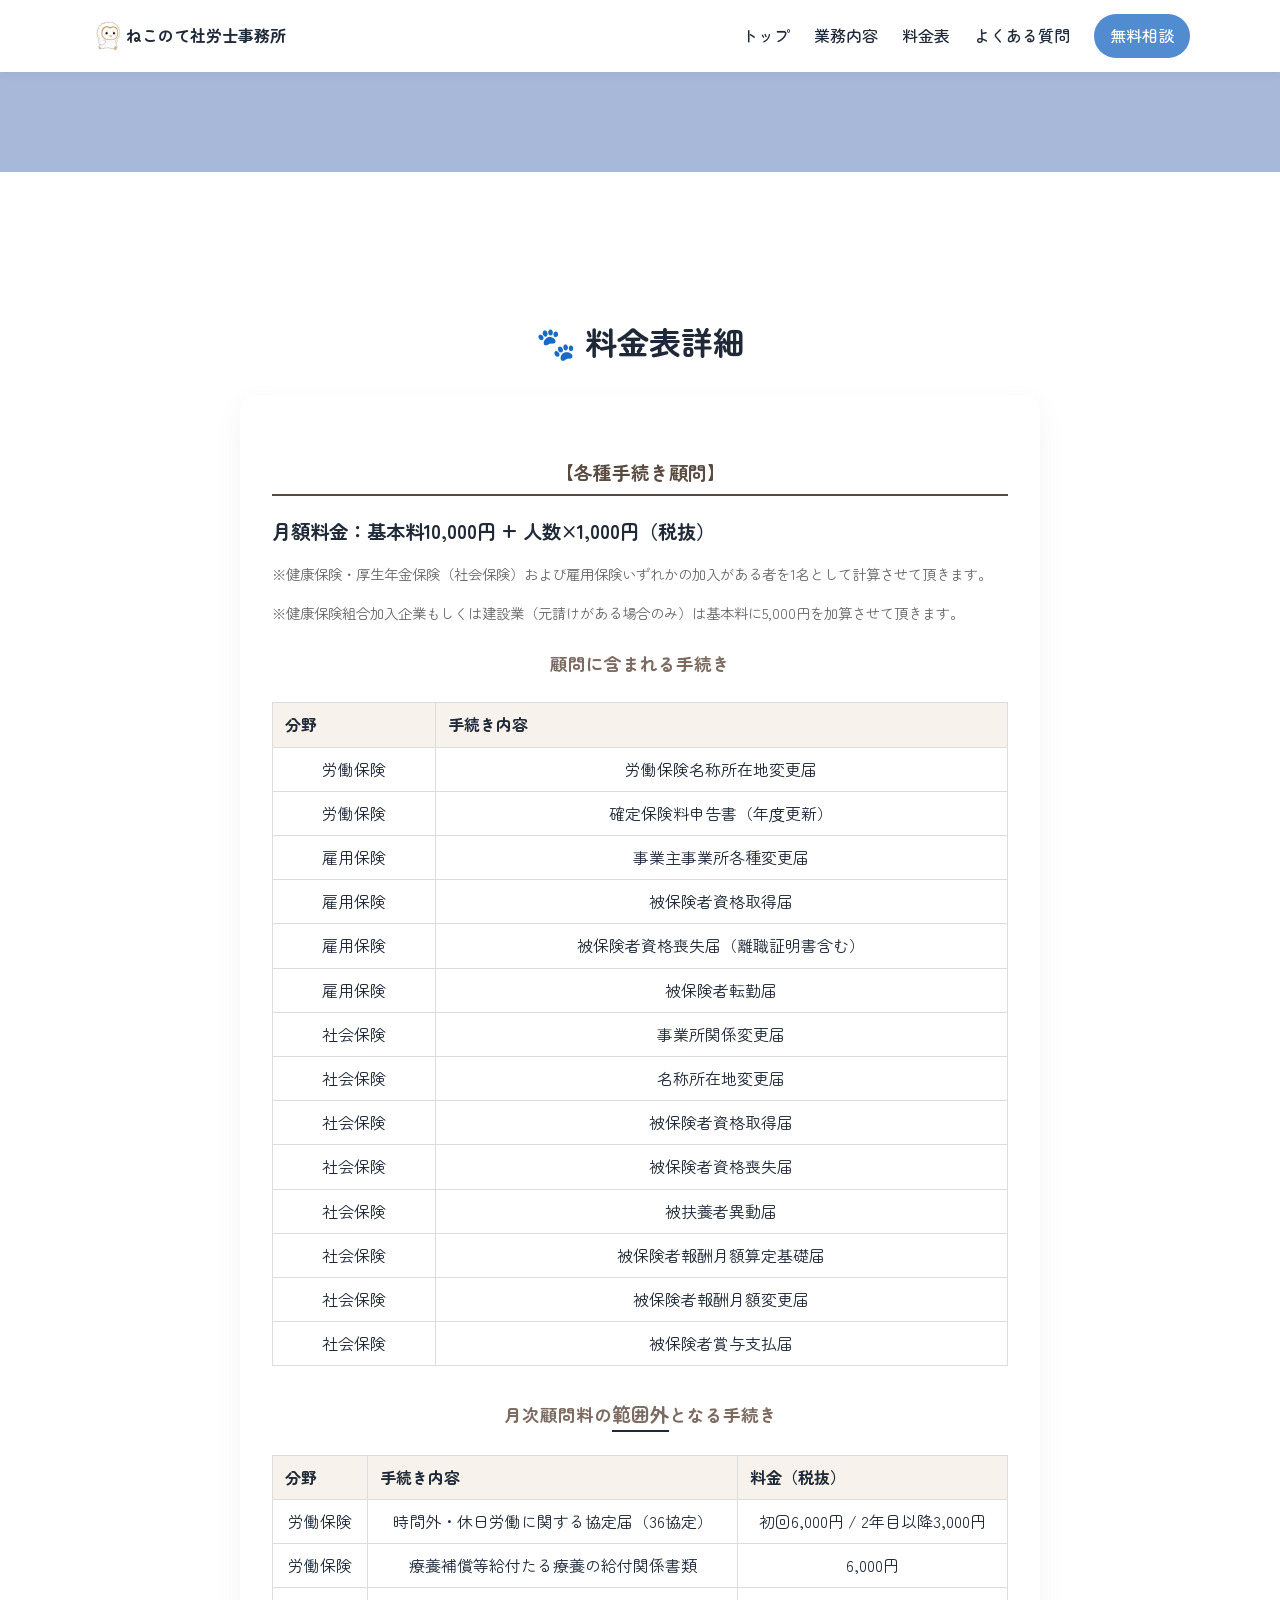
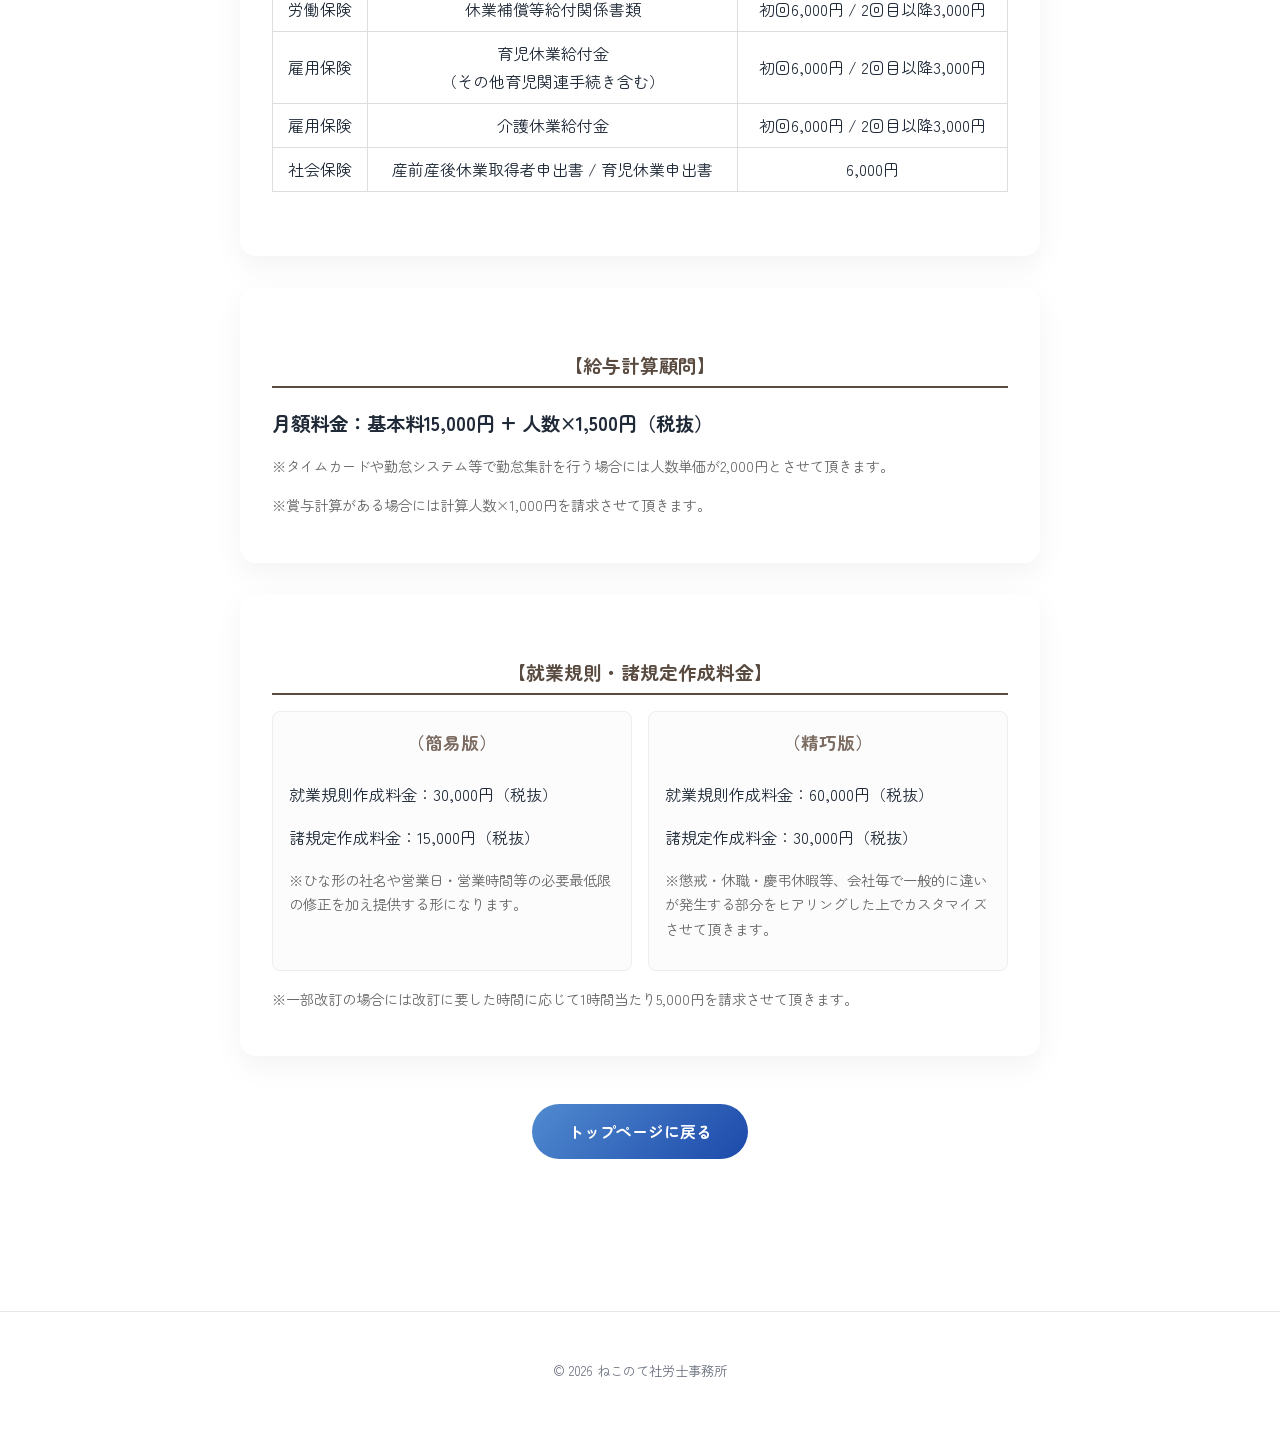
==== price.html @ 8a9de81c "Update all with 1st requirement Update all for first requirement for ねののて社労士事務所" ====
<!DOCTYPE html>
<html lang="ja">

<head>
    <meta name="robots" content="noindex, nofollow">
    <meta charset="UTF-8" />
    <meta name="viewport" content="width=device-width, initial-scale=1.0" />
    <title>料金表詳細 - ねこのて社労士事務所</title>
    <link rel="preconnect" href="https://fonts.googleapis.com">
    <link rel="preconnect" href="https://fonts.gstatic.com" crossorigin>
    <link href="https://fonts.googleapis.com/css2?family=Noto+Sans+JP:wght@300;400;600;700&display=swap"
        rel="stylesheet">
    <link href="https://fonts.googleapis.com/css2?family=Zen+Maru+Gothic:wght@400;500;700&display=swap"
        rel="stylesheet">

    <link rel="stylesheet" href="css/style.css">

    <link rel="icon" href="images/logo.png">
    <link rel="icon" type="image/png" sizes="32x32" href="images/logo.png">
    <link rel="icon" type="image/png" sizes="16x16" href="images/logo.png">
    <link rel="apple-touch-icon" sizes="180x180" href="images/logo.png">

    <style>
        .price-details {
            max-width: 800px;
            margin: 0 auto;
            text-align: left;
        }

        .price-details h3 {
            border-bottom: 2px solid #5a4b41;
            padding-bottom: 0.5rem;
            margin-top: 2rem;
            margin-bottom: 1rem;
            color: #5a4b41;
        }

        .price-details h4 {
            margin-top: 1.5rem;
            color: #7b6b61;
            font-size: 1.1em;
        }

        .price-details p {
            margin-bottom: 0.8rem;
        }

        .price-details .note {
            font-size: 0.9em;
            color: #666;
        }

        .price-table {
            width: 100%;
            border-collapse: collapse;
            margin-top: 1rem;
            margin-bottom: 2rem;
        }

        .price-table th,
        .price-table td {
            border: 1px solid #ddd;
            padding: 8px 12px;
        }

        .price-table th {
            background-color: #f7f3ec;
            text-align: left;
        }

        .back-btn-container {
            text-align: center;
            margin-top: 3rem;
            margin-bottom: 2rem;
        }
    </style>

</head>

<body>

    <header class="site-header">
        <div class="container header-inner">
            <div class="logo">
                <a href="index.html" style="display: flex; align-items: center; text-decoration: none; color: inherit;">
                    <img src="images/logo.png" alt="ねこのて社労士事務所 ロゴ">
                    <span>ねこのて社労士事務所</span>
                </a>
            </div>
            <button class="menu-toggle" aria-label="メニューを開く">☰</button>
            <nav class="nav">
                <a href="index.html#home">トップ</a>
                <a href="index.html#service">業務内容</a>
                <a href="index.html#price">料金表</a>
                <a href="index.html#faq">よくある質問</a>
                <a href="mailto:hoki0612@hoki-nekonotesharoushi.com" class="nav-cta">無料相談</a>
            </nav>
        </div>
    </header>

    <div class="menu-overlay"></div>

    <main style="padding-top: 100px;">
        <section class="section">
            <div class="container price-details">
                <h2 style="text-align: center;">🐾 料金表詳細</h2>

                <div class="card" style="margin-top: 2rem;">
                    <h3>【各種手続き顧問】</h3>
                    <p style="font-size: 1.2em; font-weight: bold;">月額料金：基本料10,000円 + 人数×1,000円（税抜）</p>
                    <p class="note">※健康保険・厚生年金保険（社会保険）および雇用保険いずれかの加入がある者を1名として計算させて頂きます。</p>
                    <p class="note">※健康保険組合加入企業もしくは建設業（元請けがある場合のみ）は基本料に5,000円を加算させて頂きます。</p>

                    <h4>顧問に含まれる手続き</h4>
                    <table class="price-table">
                        <tr>
                            <th>分野</th>
                            <th>手続き内容</th>
                        </tr>
                        <tr>
                            <td>労働保険</td>
                            <td>労働保険名称所在地変更届</td>
                        </tr>
                        <tr>
                            <td>労働保険</td>
                            <td>確定保険料申告書（年度更新）</td>
                        </tr>
                        <tr>
                            <td>雇用保険</td>
                            <td>事業主事業所各種変更届</td>
                        </tr>
                        <tr>
                            <td>雇用保険</td>
                            <td>被保険者資格取得届</td>
                        </tr>
                        <tr>
                            <td>雇用保険</td>
                            <td>被保険者資格喪失届（離職証明書含む）</td>
                        </tr>
                        <tr>
                            <td>雇用保険</td>
                            <td>被保険者転勤届</td>
                        </tr>
                        <tr>
                            <td>社会保険</td>
                            <td>事業所関係変更届</td>
                        </tr>
                        <tr>
                            <td>社会保険</td>
                            <td>名称所在地変更届</td>
                        </tr>
                        <tr>
                            <td>社会保険</td>
                            <td>被保険者資格取得届</td>
                        </tr>
                        <tr>
                            <td>社会保険</td>
                            <td>被保険者資格喪失届</td>
                        </tr>
                        <tr>
                            <td>社会保険</td>
                            <td>被扶養者異動届</td>
                        </tr>
                        <tr>
                            <td>社会保険</td>
                            <td>被保険者報酬月額算定基礎届</td>
                        </tr>
                        <tr>
                            <td>社会保険</td>
                            <td>被保険者報酬月額変更届</td>
                        </tr>
                        <tr>
                            <td>社会保険</td>
                            <td>被保険者賞与支払届</td>
                        </tr>
                    </table>

                    <h4>月次顧問料の<span
                            style="font-weight: bold; font-size: 1.1em; border-bottom: 2px solid var(--text); padding-bottom: 2px;">範囲外</span>となる手続き
                    </h4>
                    <table class="price-table">
                        <tr>
                            <th>分野</th>
                            <th>手続き内容</th>
                            <th>料金（税抜）</th>
                        </tr>
                        <tr>
                            <td>労働保険</td>
                            <td>時間外・休日労働に関する協定届（36協定）</td>
                            <td>初回6,000円 / 2年目以降3,000円</td>
                        </tr>
                        <tr>
                            <td>労働保険</td>
                            <td>療養補償等給付たる療養の給付関係書類</td>
                            <td>6,000円</td>
                        </tr>
                        <tr>
                            <td>労働保険</td>
                            <td>休業補償等給付関係書類</td>
                            <td>初回6,000円 / 2回目以降3,000円</td>
                        </tr>
                        <tr>
                            <td>雇用保険</td>
                            <td>育児休業給付金<br>（その他育児関連手続き含む）</td>
                            <td>初回6,000円 / 2回目以降3,000円</td>
                        </tr>
                        <tr>
                            <td>雇用保険</td>
                            <td>介護休業給付金</td>
                            <td>初回6,000円 / 2回目以降3,000円</td>
                        </tr>
                        <tr>
                            <td>社会保険</td>
                            <td>産前産後休業取得者申出書 / 育児休業申出書</td>
                            <td>6,000円</td>
                        </tr>
                    </table>
                </div>

                <div class="card" style="margin-top: 2rem;">
                    <h3>【給与計算顧問】</h3>
                    <p style="font-size: 1.2em; font-weight: bold;">月額料金：基本料15,000円 + 人数×1,500円（税抜）</p>
                    <p class="note">※タイムカードや勤怠システム等で勤怠集計を行う場合には人数単価が2,000円とさせて頂きます。</p>
                    <p class="note">※賞与計算がある場合には計算人数×1,000円を請求させて頂きます。</p>
                </div>

                <div class="card" style="margin-top: 2rem;">
                    <h3>【就業規則・諸規定作成料金】</h3>
                    <div class="grid" style="grid-template-columns: 1fr 1fr; gap: 1rem; margin-top: 1rem;">
                        <div
                            style="background-color: #fcfcfc; padding: 1rem; border-radius: 8px; border: 1px solid #eee;">
                            <h4 style="margin-top:0;">（簡易版）</h4>
                            <p>就業規則作成料金：30,000円（税抜）</p>
                            <p>諸規定作成料金：15,000円（税抜）</p>
                            <p class="note" style="margin-top: 1rem;">※ひな形の社名や営業日・営業時間等の必要最低限の修正を加え提供する形になります。</p>
                        </div>
                        <div
                            style="background-color: #fcfcfc; padding: 1rem; border-radius: 8px; border: 1px solid #eee;">
                            <h4 style="margin-top:0;">（精巧版）</h4>
                            <p>就業規則作成料金：60,000円（税抜）</p>
                            <p>諸規定作成料金：30,000円（税抜）</p>
                            <p class="note" style="margin-top: 1rem;">
                                ※懲戒・休職・慶弔休暇等、会社毎で一般的に違いが発生する部分をヒアリングした上でカスタマイズさせて頂きます。</p>
                        </div>
                    </div>
                    <p class="note" style="margin-top: 1rem;">※一部改訂の場合には改訂に要した時間に応じて1時間当たり5,000円を請求させて頂きます。</p>
                </div>

                <div class="back-btn-container">
                    <a href="index.html#price" class="btn-primary">トップページに戻る</a>
                </div>
            </div>
        </section>
    </main>

    <footer class="site-footer">
        <div class="container">
            <small>© 2026 ねこのて社労士事務所</small>
        </div>
    </footer>

    <script>
        const toggle = document.querySelector('.menu-toggle');
        const nav = document.querySelector('.nav');
        const overlay = document.querySelector('.menu-overlay');

        const openMenu = () => {
            nav.classList.add('open');
            overlay.classList.add('active');
            toggle.textContent = '✕';
        };

        const closeMenu = () => {
            nav.classList.remove('open');
            overlay.classList.remove('active');
            toggle.textContent = '☰';
        };

        toggle.addEventListener('click', () => {
            nav.classList.contains('open') ? closeMenu() : openMenu();
        });

        overlay.addEventListener('click', closeMenu);

        document.querySelectorAll('.nav a').forEach(link => {
            link.addEventListener('click', closeMenu);
        });

        const header = document.querySelector('.site-header');

        window.addEventListener('scroll', () => {
            if (window.scrollY > 40) {
                header.classList.add('is-scrolled');
            } else {
                header.classList.remove('is-scrolled');
            }
        });

        // アニメーション用Observer
        const targets = document.querySelectorAll('.section, .card');
        const observer = new IntersectionObserver(
            entries => {
                entries.forEach(entry => {
                    if (entry.isIntersecting) {
                        entry.target.classList.add('is-visible');
                    }
                });
            },
            { threshold: 0.15 }
        );
        targets.forEach(el => observer.observe(el));
    </script>
</body>

</html>
---- css/style.css ----
/* =====================
   カラートーン（薄めブルー）
===================== */
:root {
  --main: #518bd0;        /* メインブルー */
  --main-dark: #1c49aa;  /* 濃いブルー */
  --bg: #A8B8D8;         /* 全体背景 */
  --accent: #8B9DC3;     /* セクション背景 */
  --herobg: #afbbd4;     /* セクション背景 */
  --text: #1f2937;
  --gray: #6b7280;
  --white: #ffffff;
}

* {
  box-sizing: border-box;
}

body {
  margin: 0;
  /* font-family: 'Noto Sans JP', sans-serif; */
  font-family: 'Zen Maru Gothic', sans-serif;
  color: var(--text);
  background: var(--bg);
  line-height: 1.7;
}

/* =====================
   共通レイアウト
===================== */
.container {
  width: min(1100px, 92%);
  margin: 0 auto;
}

.section {
  padding: 120px 0; /* 基本セクション */
  background: var(--white);
  position: relative;

  /* アニメーション初期状態 */
  opacity: 0;
  transform: translateX(-40px);
  transition: opacity 0.8s ease, transform 0.8s ease;
}

/* 表示されたら有効化 */
.section.is-visible {
  opacity: 1;
  transform: translateX(0);
}

/* 重要セクション（業務内容・選ばれる理由など） */
.section-main {
  padding: 160px 0;
}

/* 軽めセクション（FAQ・事務所概要など） */
.section-sub {
  padding: 96px 0;
}

.section-alt {
  background: var(--accent);
}

.section-alt {
  background: var(--accent);
}

h1, h2, h3 {
  line-height: 1.4;
}

h2 {
  font-size: 2rem;
  margin-bottom: 32px;
}

/* =====================
   ヘッダー
===================== */
.site-header {
  position: sticky;
  top: 0;
  background: var(--white);
  z-index: 1000;
  box-shadow: 0 2px 10px rgba(0,0,0,0.05);
}

.header-inner {
  font-family: 'Zen Maru Gothic', sans-serif;
  display: flex;
  justify-content: space-between;
  align-items: center;
  height: 72px;
}

.logo {
  display: flex;
  align-items: center;
  gap: 10px;
  font-weight: 700;
}

.logo img {
  height: 36px;
}

.nav {
  display: flex;
  gap: 24px;
  align-items: center; /* リンクとボタンの高さを揃えるために追加 */
}

.nav a {
  text-decoration: none;
  color: var(--text);
  font-weight: 500;
}

.nav-cta {
  background: var(--main);
  color: var(--white) !important;
  font-weight: 600;
  padding: 8px 16px;
  border-radius: 999px;
  transition: background 0.3s ease;
}

.nav-cta:hover {
  background: var(--main-dark);
}

.menu-toggle {
  display: none;
}

/* =====================
   Hero（余白・文字サイズ調整・センター寄り）
===================== */
.hero {
  padding: 120px 0 140px;
  background: linear-gradient(135deg, var(--herobg), var(--bg));
  position: relative;
  text-align: center; /* テキストをセンター寄りに */
  color: white;
}

.hero::before {
    content: '';
    position: absolute;
    top: -30vw;
    right: -10vw;
    width: 60vw;
    height: 60vw;
    background: rgba(255, 255, 255, 0.1);
    border-radius: 50%;
}

.hero::after {
    content: '';
    position: absolute;
    bottom: -20vw;
    left: -5vw;
    width: 50vw;
    height: 50vw;
    background: rgba(255, 255, 255, 0.08);
    border-radius: 50%;
}

.hero h1 {
  font-family: 'Zen Maru Gothic', sans-serif;
  font-size: 3rem;
  margin-bottom: 24px;
}

.hero h1 span {
  color: var(--main-dark);
}

.hero-lead {
  font-size: 1.1rem;
  color: var(--gray);
  margin-bottom: 32px;
}

.btn-primary {
  display: inline-block;
  background: linear-gradient(135deg, var(--main), var(--main-dark));
  color: #fff;
  padding: 14px 36px;
  border-radius: 999px;
  text-decoration: none;
  font-weight: 600;

  /* Heroボタン遅延アニメーション */
  opacity: 0;
  transform: translateY(20px);
  animation: heroBtnFade 0.8s ease forwards;
  animation-delay: 0.8s;
}

@keyframes heroBtnFade {
  to {
    opacity: 1;
    transform: translateY(0);
  }
}

/* =====================
   カード・グリッド（ベスト案：構造センター＋本文左）
===================== */
.grid {
  display: grid;
  gap: 32px;
}

.grid-3 {
  grid-template-columns: repeat(3, 1fr);
}


.card {
  background: var(--white);
  padding: 32px;
  border-radius: 16px;
  box-shadow: 0 10px 30px rgba(0,0,0,0.05);
  text-align: center; /* カード全体はセンター */

  /* カード用アニメーション初期状態 */
  opacity: 0;
  transform: translateY(30px);
  transition: opacity 0.6s ease, transform 0.6s ease, box-shadow 0.3s ease;
}

.card.is-visible {
  opacity: 1;
  transform: translateY(0);
}

/* ホバーで1px浮かせる */
.card:hover {
  transform: translateY(-4px);
  box-shadow: 0 14px 40px rgba(0,0,0,0.08);
}

.card h3 {
  margin-bottom: 12px;
}

.card p,
.card ul {
  text-align: left; /* 本文は左揃えで読みやすく */
}



.card-faq p {
  color: var(--gray);
  font-size: 0.95rem;
}




/* =====================
   スマホ対応
===================== */
@media (max-width: 768px) {

  h2 {
    font-size: 1.6rem;
    text-align: center;
  }

  .grid-3 {
    grid-template-columns: 1fr;
  }

  .hero {
    padding: 80px 0 100px;
  }

  .hero h1 {
    font-size: 2.1rem;
  }

  /* ドロワーメニュー */
  .menu-toggle {
    display: block;
    font-size: 1.8rem;
    background: none;
    border: none;
    cursor: pointer;
    z-index: 1100;
  }

  .nav {
    position: fixed;
    top: 0;
    right: -100%;
    width: 80%;
    max-width: 320px;
    height: 100vh;
    background: var(--white);
    padding: 100px 24px 24px;
    flex-direction: column;
    gap: 24px;
    box-shadow: -10px 0 30px rgba(0,0,0,0.15);
    transition: right 0.3s ease;
    z-index: 1000;
  }

  .nav.open {
    right: 0;
  }

  .menu-overlay {
    position: fixed;
    inset: 0;
    background: rgba(0,0,0,0.4);
    opacity: 0;
    pointer-events: none;
    transition: opacity 0.3s ease;
    z-index: 900;
  }

  .menu-overlay.active {
    opacity: 1;
    pointer-events: auto;
  }
}

/* =====================
   フッター（中央寄せ・安定）
===================== */
.site-footer {
  background: var(--white);
  padding: 48px 0;
  border-top: 1px solid #e5e7eb;
}

.site-footer .container {
  display: flex;
  flex-direction: column;
  align-items: center;   /* 水平方向センター */
  text-align: center;    /* テキストもセンター */
  gap: 12px;
}

.site-footer p,
.site-footer small {
  color: var(--gray);
  margin: 0;
}
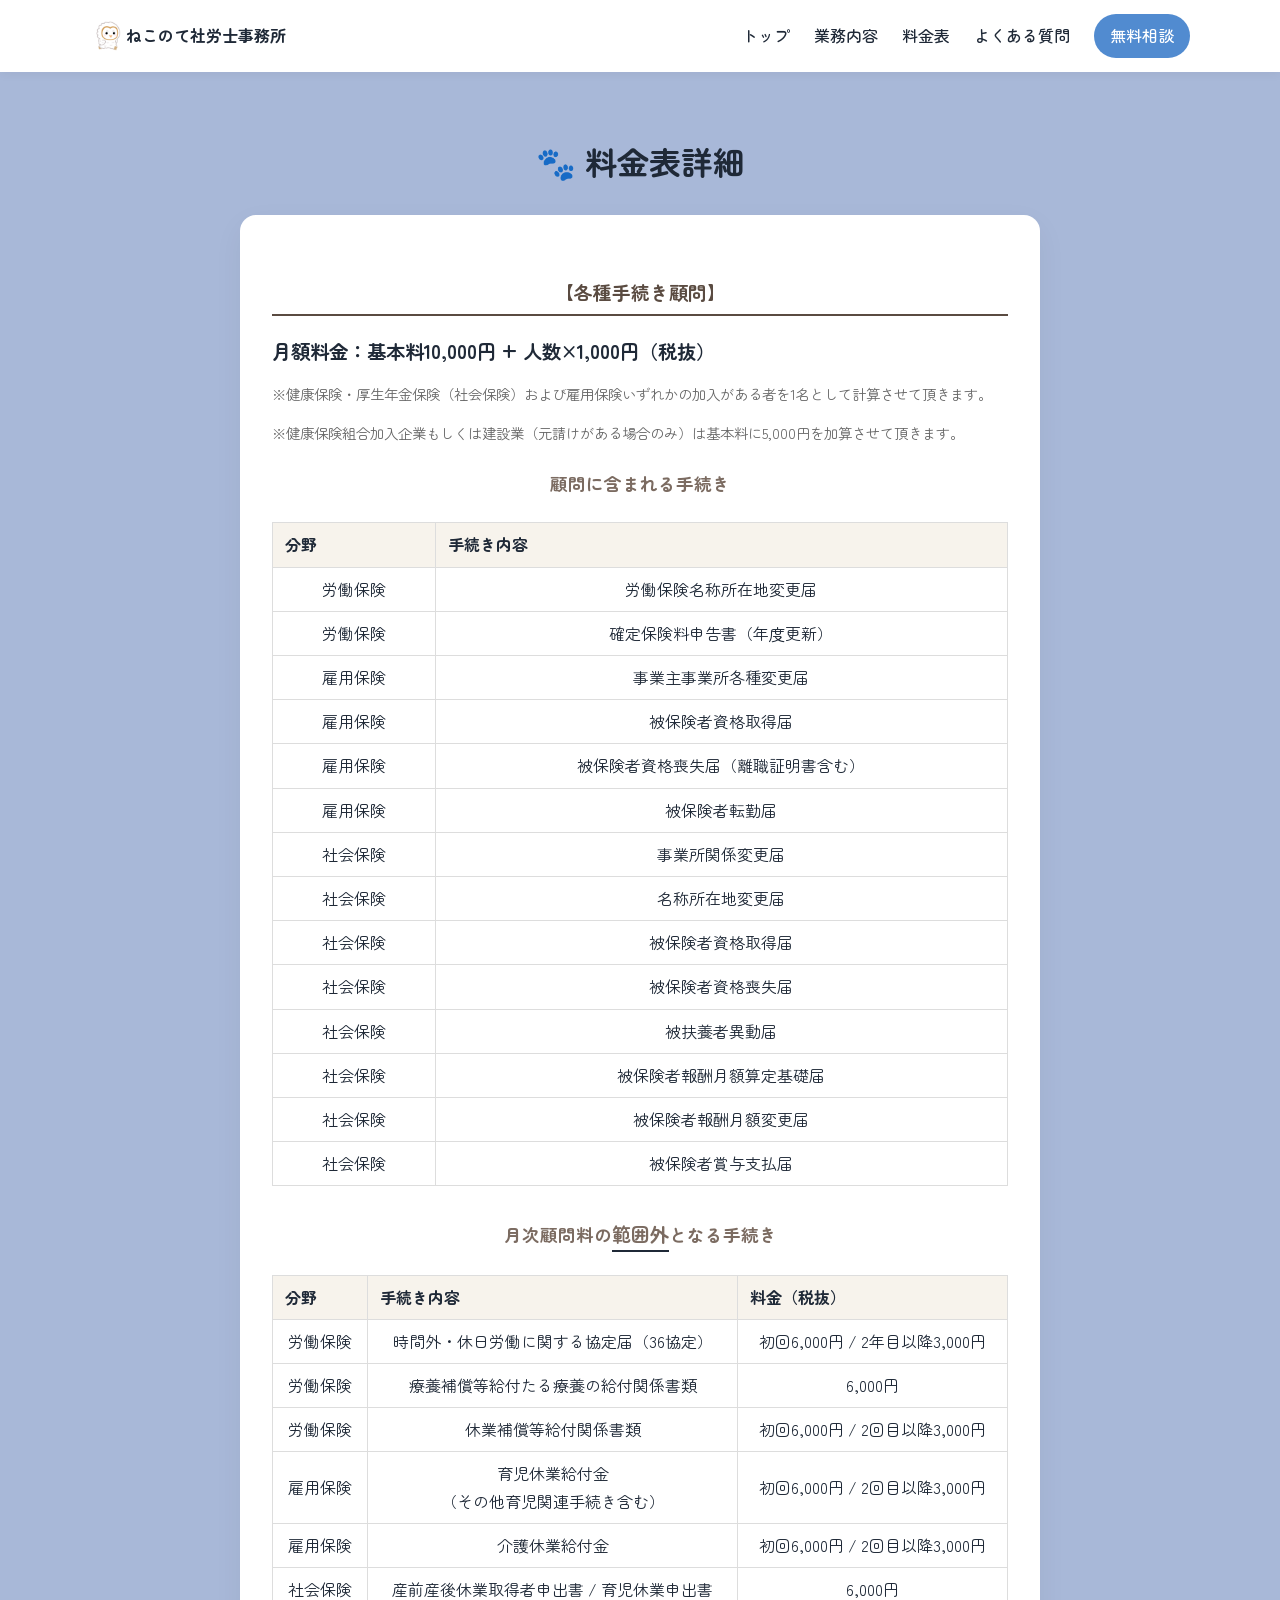
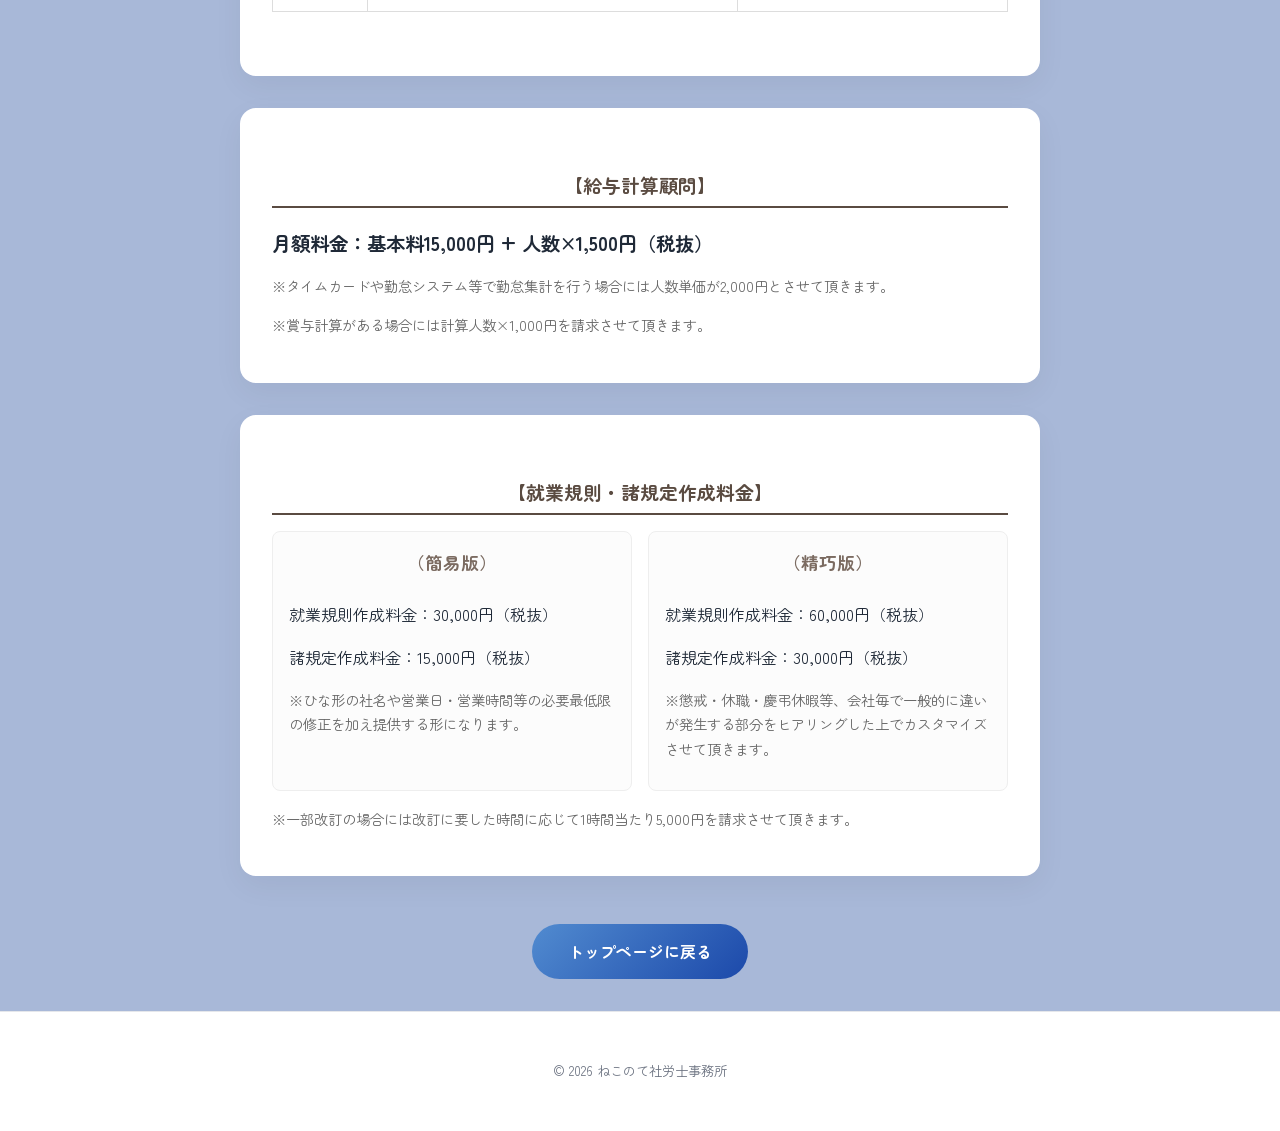
==== commit db74e7de: "Adjust line breaks and layout Adjust line breaks and layout" ====
--- a/price.html
+++ b/price.html
@@ -72,6 +72,12 @@
             text-align: center;
             margin-top: 3rem;
             margin-bottom: 2rem;
+        }
+
+        /* price.html用：最初からカードを表示する */
+        .card {
+            opacity: 1 !important;
+            transform: none !important;
         }
     </style>
 
@@ -100,8 +106,8 @@
 
     <div class="menu-overlay"></div>
 
-    <main style="padding-top: 100px;">
-        <section class="section">
+    <main style="padding-top: 40px;">
+        <section>
             <div class="container price-details">
                 <h2 style="text-align: center;">🐾 料金表詳細</h2>
 
--- a/css/style.css
+++ b/css/style.css
@@ -2,11 +2,16 @@
    カラートーン（薄めブルー）
 ===================== */
 :root {
-  --main: #518bd0;        /* メインブルー */
-  --main-dark: #1c49aa;  /* 濃いブルー */
-  --bg: #A8B8D8;         /* 全体背景 */
-  --accent: #8B9DC3;     /* セクション背景 */
-  --herobg: #afbbd4;     /* セクション背景 */
+  --main: #518bd0;
+  /* メインブルー */
+  --main-dark: #1c49aa;
+  /* 濃いブルー */
+  --bg: #A8B8D8;
+  /* 全体背景 */
+  --accent: #8B9DC3;
+  /* セクション背景 */
+  --herobg: #afbbd4;
+  /* セクション背景 */
   --text: #1f2937;
   --gray: #6b7280;
   --white: #ffffff;
@@ -34,7 +39,8 @@
 }
 
 .section {
-  padding: 120px 0; /* 基本セクション */
+  padding: 120px 0;
+  /* 基本セクション */
   background: var(--white);
   position: relative;
 
@@ -68,7 +74,9 @@
   background: var(--accent);
 }
 
-h1, h2, h3 {
+h1,
+h2,
+h3 {
   line-height: 1.4;
 }
 
@@ -85,7 +93,7 @@
   top: 0;
   background: var(--white);
   z-index: 1000;
-  box-shadow: 0 2px 10px rgba(0,0,0,0.05);
+  box-shadow: 0 2px 10px rgba(0, 0, 0, 0.05);
 }
 
 .header-inner {
@@ -110,7 +118,8 @@
 .nav {
   display: flex;
   gap: 24px;
-  align-items: center; /* リンクとボタンの高さを揃えるために追加 */
+  align-items: center;
+  /* リンクとボタンの高さを揃えるために追加 */
 }
 
 .nav a {
@@ -143,30 +152,31 @@
   padding: 120px 0 140px;
   background: linear-gradient(135deg, var(--herobg), var(--bg));
   position: relative;
-  text-align: center; /* テキストをセンター寄りに */
+  text-align: center;
+  /* テキストをセンター寄りに */
   color: white;
 }
 
 .hero::before {
-    content: '';
-    position: absolute;
-    top: -30vw;
-    right: -10vw;
-    width: 60vw;
-    height: 60vw;
-    background: rgba(255, 255, 255, 0.1);
-    border-radius: 50%;
+  content: '';
+  position: absolute;
+  top: -30vw;
+  right: -10vw;
+  width: 60vw;
+  height: 60vw;
+  background: rgba(255, 255, 255, 0.1);
+  border-radius: 50%;
 }
 
 .hero::after {
-    content: '';
-    position: absolute;
-    bottom: -20vw;
-    left: -5vw;
-    width: 50vw;
-    height: 50vw;
-    background: rgba(255, 255, 255, 0.08);
-    border-radius: 50%;
+  content: '';
+  position: absolute;
+  bottom: -20vw;
+  left: -5vw;
+  width: 50vw;
+  height: 50vw;
+  background: rgba(255, 255, 255, 0.08);
+  border-radius: 50%;
 }
 
 .hero h1 {
@@ -175,7 +185,12 @@
   margin-bottom: 24px;
 }
 
-.hero h1 span {
+.hero h1 span,
+.hero-lead span {
+  display: inline-block;
+}
+
+.hero h1 .hero-highlight {
   color: var(--main-dark);
 }
 
@@ -225,8 +240,9 @@
   background: var(--white);
   padding: 32px;
   border-radius: 16px;
-  box-shadow: 0 10px 30px rgba(0,0,0,0.05);
-  text-align: center; /* カード全体はセンター */
+  box-shadow: 0 10px 30px rgba(0, 0, 0, 0.05);
+  text-align: center;
+  /* カード全体はセンター */
 
   /* カード用アニメーション初期状態 */
   opacity: 0;
@@ -242,7 +258,7 @@
 /* ホバーで1px浮かせる */
 .card:hover {
   transform: translateY(-4px);
-  box-shadow: 0 14px 40px rgba(0,0,0,0.08);
+  box-shadow: 0 14px 40px rgba(0, 0, 0, 0.08);
 }
 
 .card h3 {
@@ -251,7 +267,8 @@
 
 .card p,
 .card ul {
-  text-align: left; /* 本文は左揃えで読みやすく */
+  text-align: left;
+  /* 本文は左揃えで読みやすく */
 }
 
 
@@ -307,7 +324,7 @@
     padding: 100px 24px 24px;
     flex-direction: column;
     gap: 24px;
-    box-shadow: -10px 0 30px rgba(0,0,0,0.15);
+    box-shadow: -10px 0 30px rgba(0, 0, 0, 0.15);
     transition: right 0.3s ease;
     z-index: 1000;
   }
@@ -319,7 +336,7 @@
   .menu-overlay {
     position: fixed;
     inset: 0;
-    background: rgba(0,0,0,0.4);
+    background: rgba(0, 0, 0, 0.4);
     opacity: 0;
     pointer-events: none;
     transition: opacity 0.3s ease;
@@ -344,8 +361,10 @@
 .site-footer .container {
   display: flex;
   flex-direction: column;
-  align-items: center;   /* 水平方向センター */
-  text-align: center;    /* テキストもセンター */
+  align-items: center;
+  /* 水平方向センター */
+  text-align: center;
+  /* テキストもセンター */
   gap: 12px;
 }
 
@@ -353,5 +372,4 @@
 .site-footer small {
   color: var(--gray);
   margin: 0;
-}
-
+}
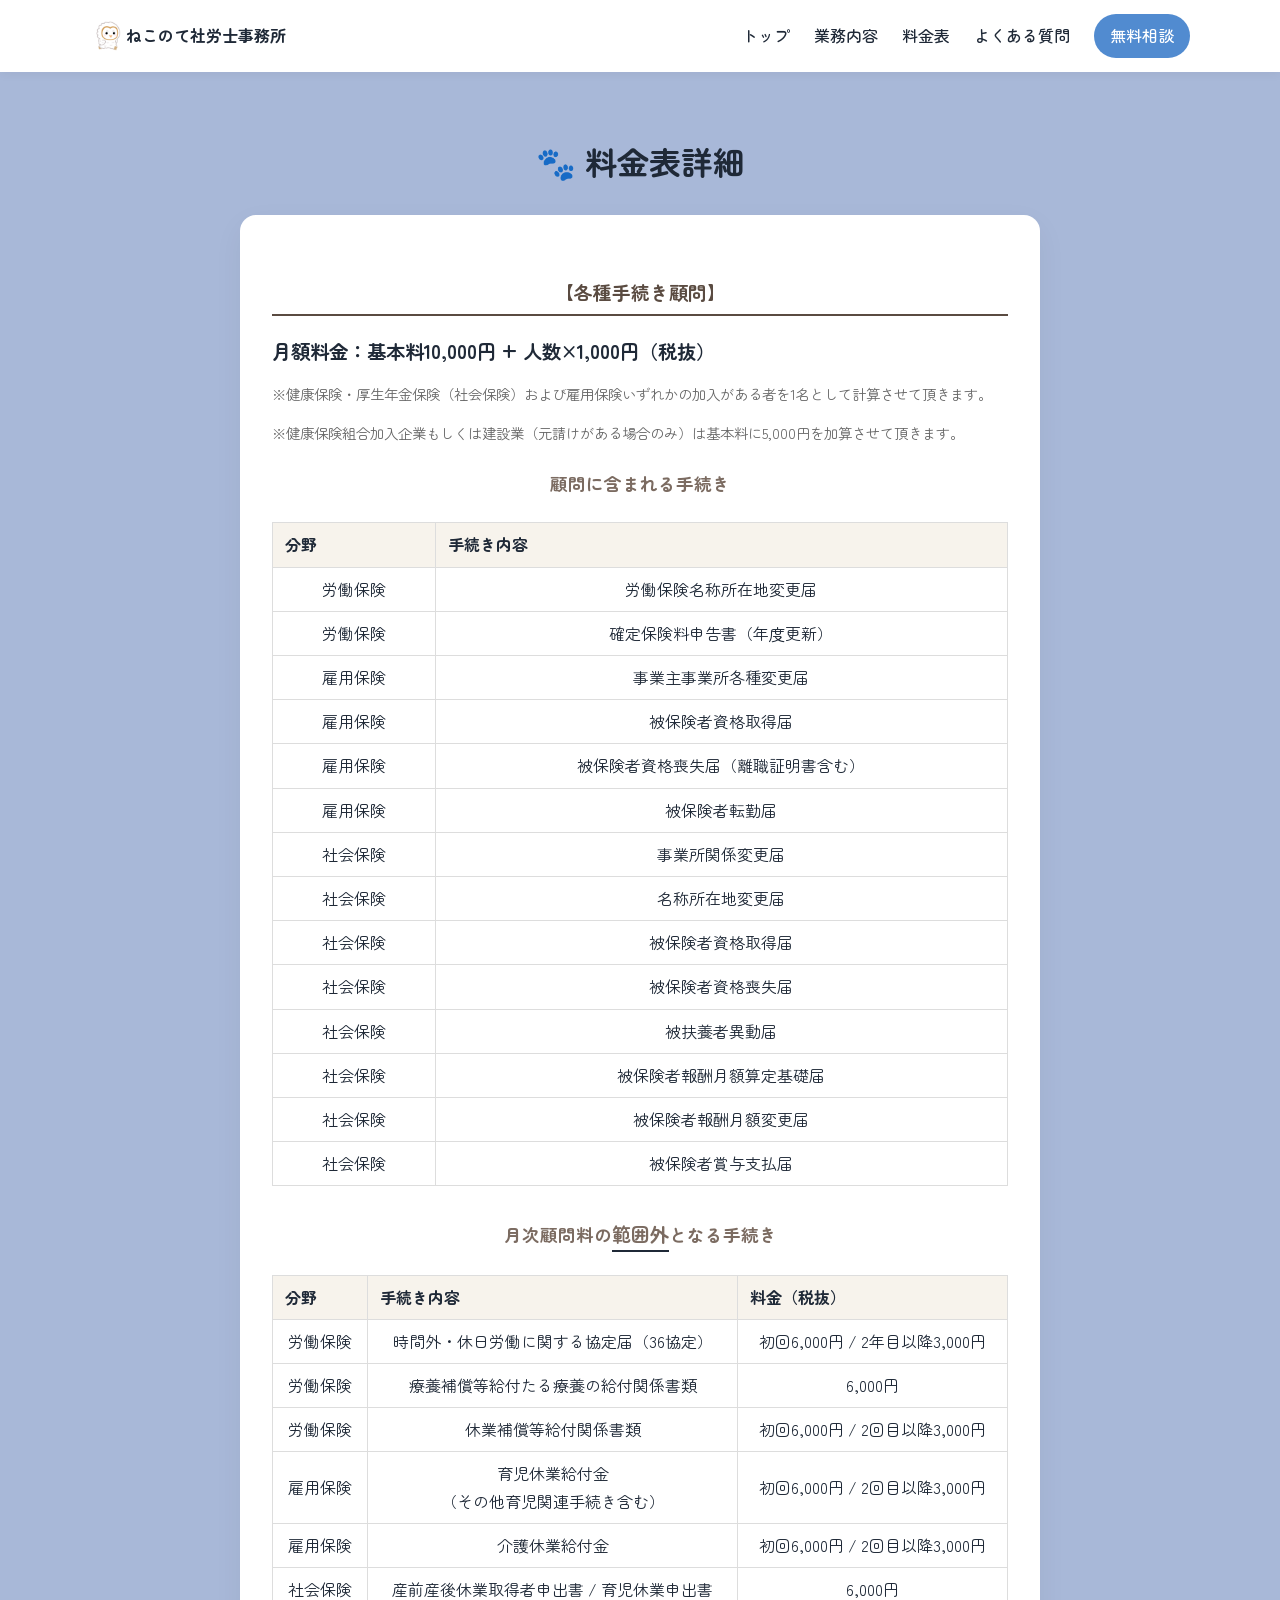
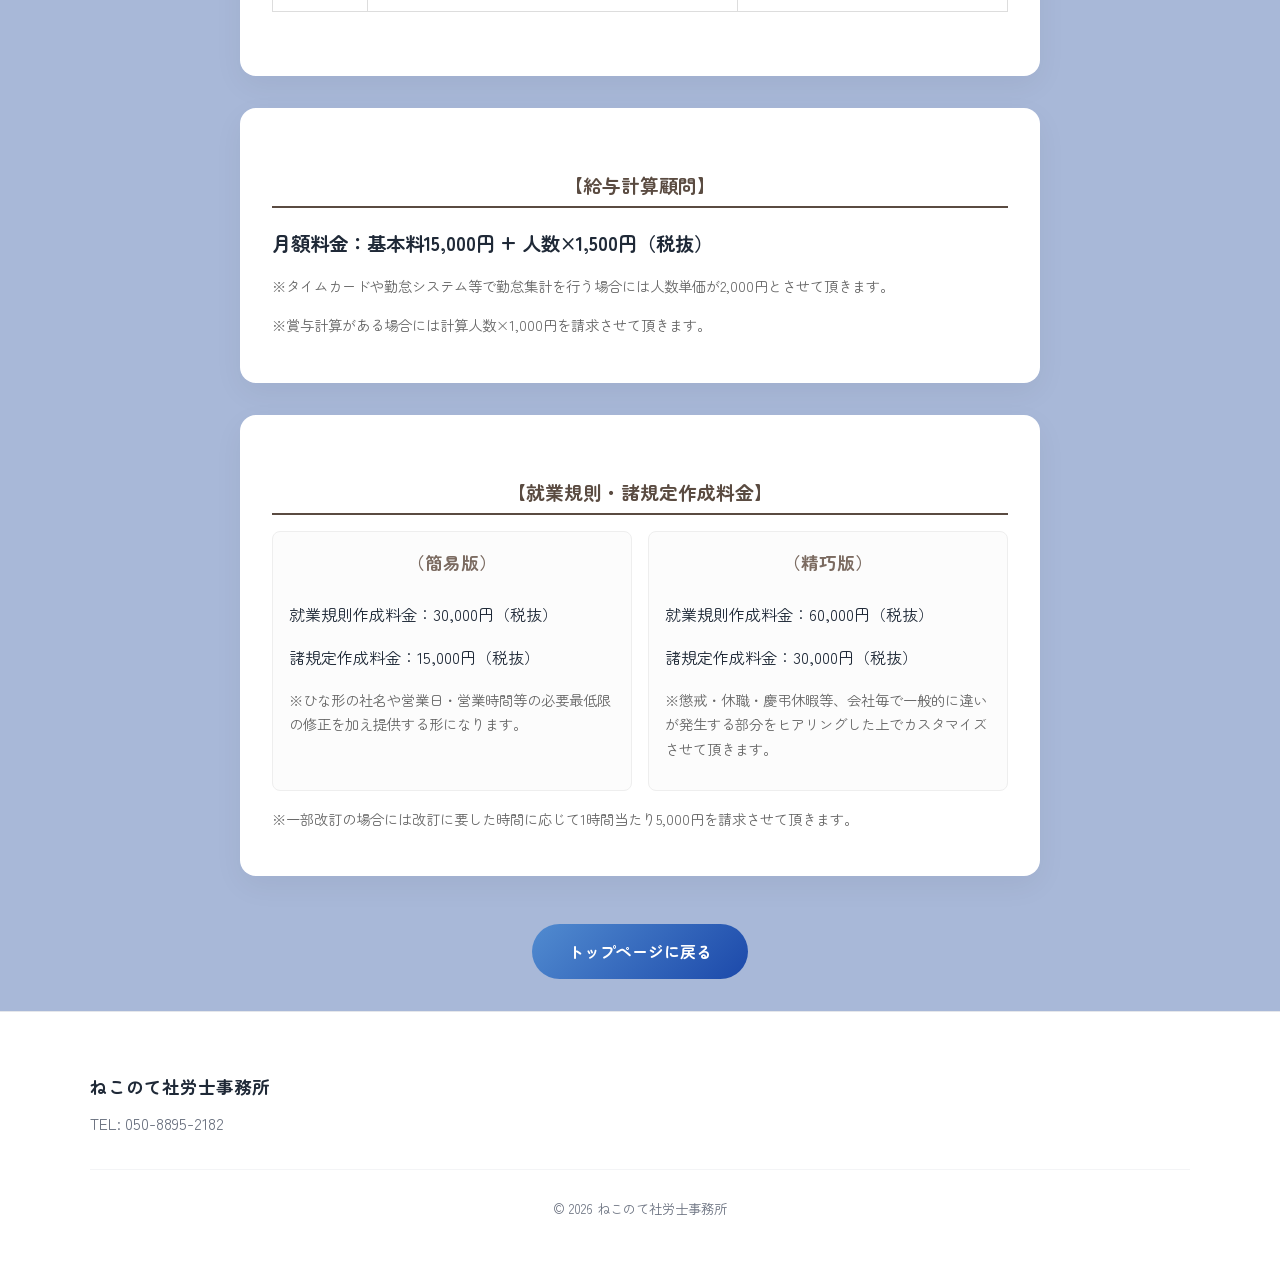
==== commit 0bab0443: "Add information to footer Add information to footer" ====
--- a/price.html
+++ b/price.html
@@ -260,8 +260,14 @@
     </main>
 
     <footer class="site-footer">
-        <div class="container">
-            <small>© 2026 ねこのて社労士事務所</small>
+        <div class="container footer-content">
+            <div class="footer-top">
+                <p class="footer-office-name">ねこのて社労士事務所</p>
+                <p class="footer-tel">TEL: 050-8895-2182</p>
+            </div>
+            <div class="footer-bottom">
+                <small>© 2026 ねこのて社労士事務所</small>
+            </div>
         </div>
     </footer>
 
--- a/css/style.css
+++ b/css/style.css
@@ -81,7 +81,7 @@
 }
 
 h2 {
-  font-size: 2rem;
+  font-size: clamp(1.5rem, 4vw, 2rem);
   margin-bottom: 32px;
 }
 
@@ -181,21 +181,22 @@
 
 .hero h1 {
   font-family: 'Zen Maru Gothic', sans-serif;
-  font-size: 3rem;
+  font-size: clamp(1.8rem, 5vw, 3rem);
   margin-bottom: 24px;
 }
 
 .hero h1 span,
 .hero-lead span {
   display: inline-block;
+  color: white;
 }
 
 .hero h1 .hero-highlight {
-  color: var(--main-dark);
+  color: var(--main-dark) !important;
 }
 
 .hero-lead {
-  font-size: 1.1rem;
+  font-size: clamp(0.95rem, 2.5vw, 1.1rem);
   color: var(--gray);
   margin-bottom: 32px;
 }
@@ -287,7 +288,6 @@
 @media (max-width: 768px) {
 
   h2 {
-    font-size: 1.6rem;
     text-align: center;
   }
 
@@ -300,7 +300,17 @@
   }
 
   .hero h1 {
-    font-size: 2.1rem;
+    word-break: keep-all;
+    overflow-wrap: anywhere;
+  }
+
+  .hero-lead {
+    word-break: keep-all;
+    overflow-wrap: anywhere;
+  }
+
+  .pc-br {
+    display: none;
   }
 
   /* ドロワーメニュー */
@@ -350,22 +360,40 @@
 }
 
 /* =====================
-   フッター（中央寄せ・安定）
-===================== */
+   フッター（左寄せ・2段構成）
+ ===================== */
 .site-footer {
   background: var(--white);
-  padding: 48px 0;
+  padding: 60px 0 40px;
   border-top: 1px solid #e5e7eb;
 }
 
-.site-footer .container {
+.site-footer .footer-content {
   display: flex;
   flex-direction: column;
-  align-items: center;
-  /* 水平方向センター */
+  gap: 32px;
+}
+
+.footer-top {
+  display: flex;
+  flex-direction: column;
+  gap: 8px;
+}
+
+.footer-office-name {
+  font-weight: 700;
+  font-size: 1.1rem;
+  color: var(--text) !important;
+}
+
+.footer-tel {
+  font-size: 1rem;
+}
+
+.footer-bottom {
+  padding-top: 24px;
+  border-top: 1px solid #f3f4f6;
   text-align: center;
-  /* テキストもセンター */
-  gap: 12px;
 }
 
 .site-footer p,
